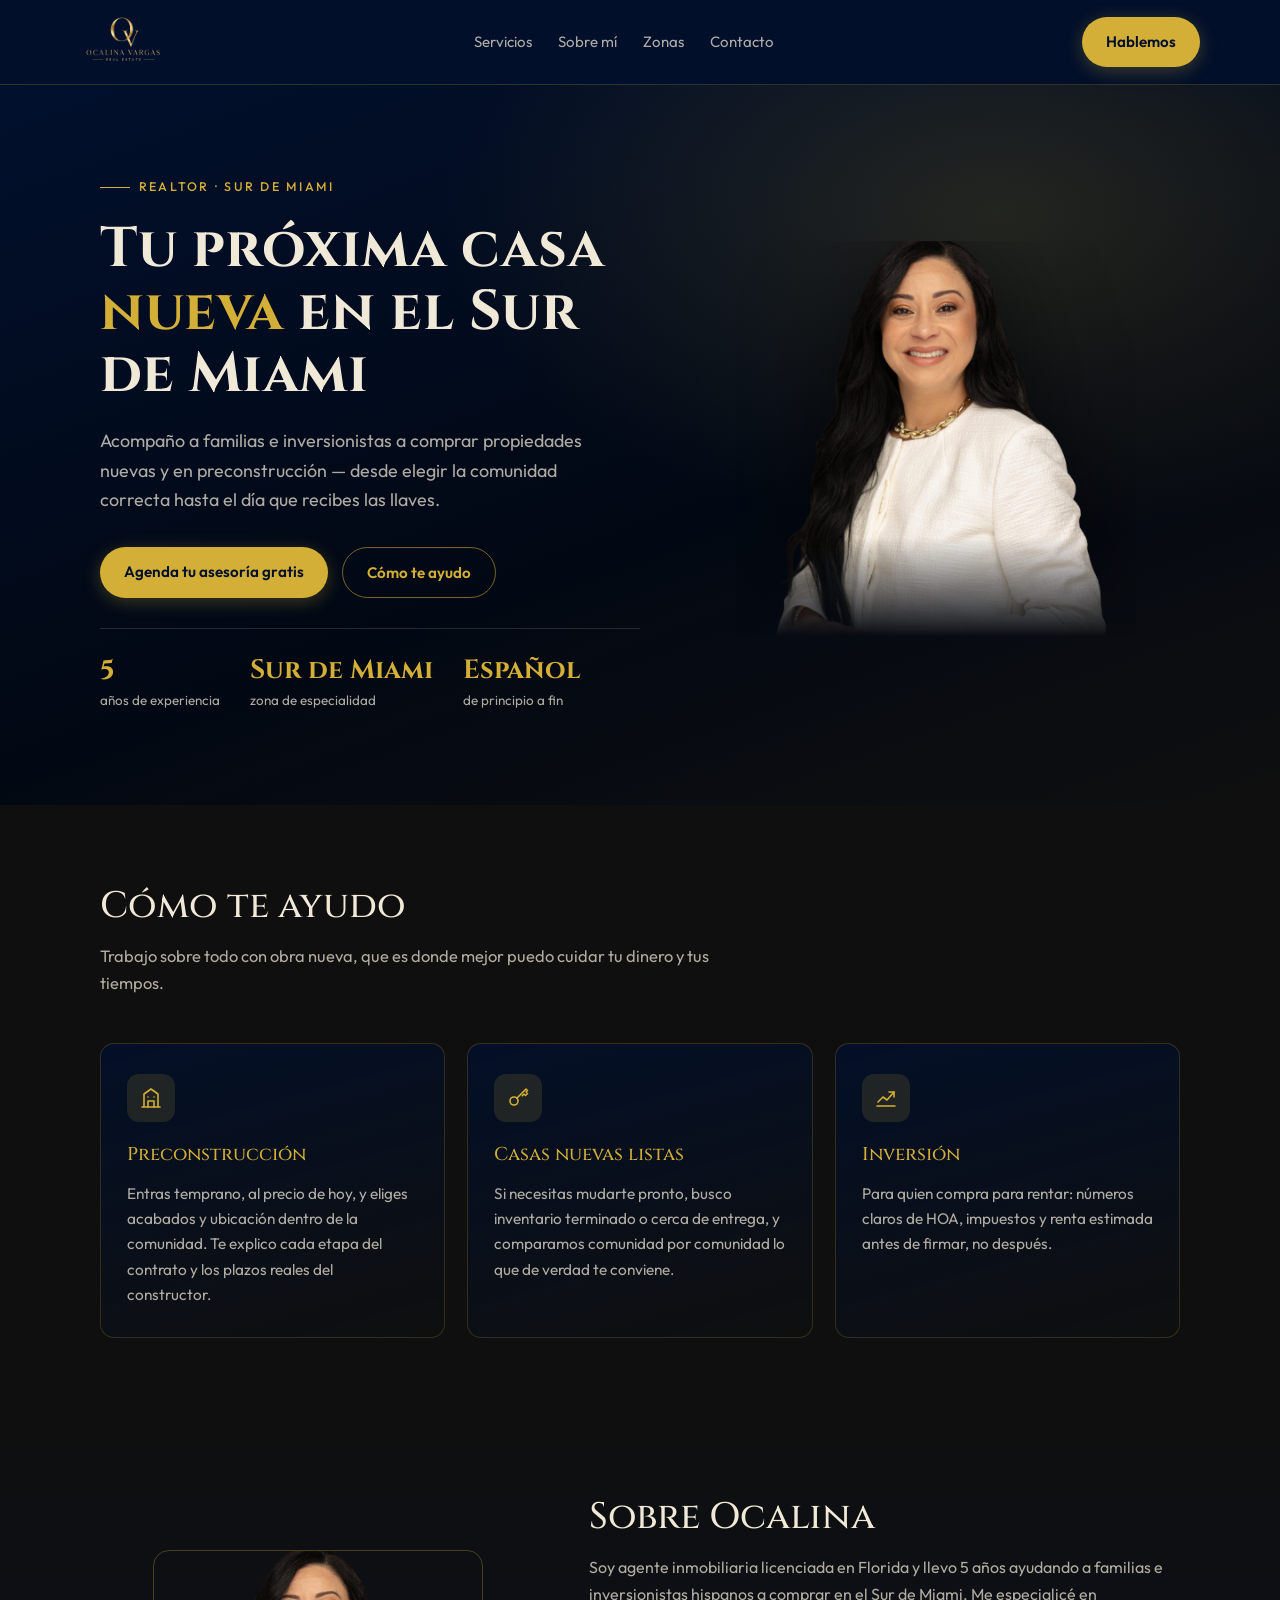
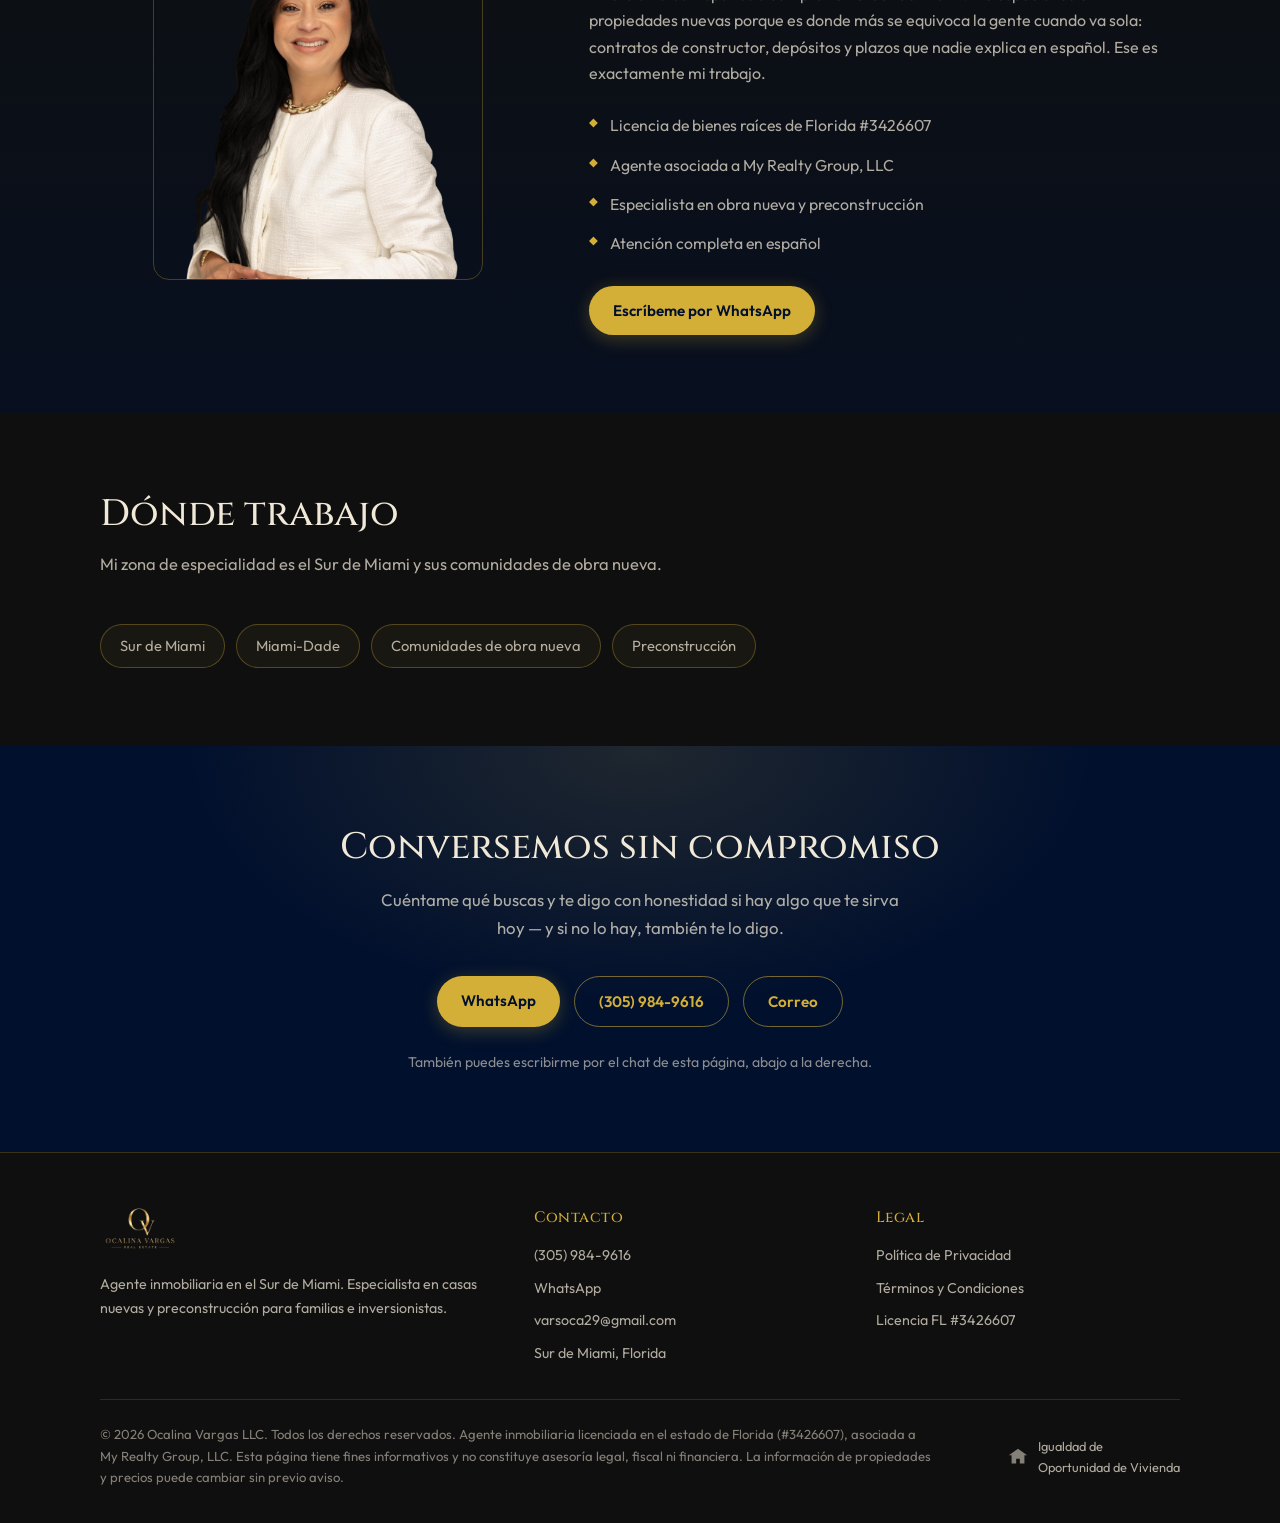
==== index.html @ a3ece7a1 "Sitio de Ocalina Vargas Realtor Pagina de una sola vista mas Politica de Privacidad y Terminos, con " ====
<!DOCTYPE html>
<html lang="es">
<head>
<meta charset="UTF-8">
<meta name="viewport" content="width=device-width, initial-scale=1.0">
<title>Ocalina Vargas | Realtor en el Sur de Miami</title>
<meta name="description" content="Ocalina Vargas, agente inmobiliaria con 5 anos de experiencia en el Sur de Miami. Especialista en casas nuevas y preconstruccion para familias e inversionistas.">
<link rel="icon" href="assets/logo.png">
<link rel="preconnect" href="https://fonts.googleapis.com">
<link rel="preconnect" href="https://fonts.gstatic.com" crossorigin>
<link href="https://fonts.googleapis.com/css2?family=Cinzel:wght@500;700&family=Outfit:wght@300;400;500;600&display=swap" rel="stylesheet">
<style>
:root{
  --marino:#01102D; --negro:#0F0F0F; --dorado:#D4AF37; --crema:#F1E9D8;
  --crema-dim:rgba(241,233,216,.72);
}
*{box-sizing:border-box;margin:0;padding:0}
html{scroll-behavior:smooth}
body{
  font-family:"Outfit",system-ui,sans-serif;
  background:var(--negro); color:var(--crema);
  line-height:1.65; -webkit-font-smoothing:antialiased;
}
.wrap{width:100%;max-width:1120px;margin:0 auto;padding:0 20px}

/* ---------- Header ---------- */
header{
  position:sticky; top:0; z-index:50;
  background:rgba(1,16,45,.92); backdrop-filter:blur(10px);
  border-bottom:1px solid rgba(212,175,55,.22);
}
.nav{display:flex;align-items:center;justify-content:space-between;gap:16px;padding:14px 0}
.nav img{height:56px;width:auto;display:block}
.nav-links{display:flex;gap:26px;align-items:center}
.nav-links a{
  color:var(--crema-dim);text-decoration:none;font-size:.94rem;font-weight:400;
  transition:color .2s
}
.nav-links a:hover{color:var(--dorado)}
.btn{
  display:inline-block;padding:12px 24px;border-radius:999px;
  font-weight:600;font-size:.95rem;text-decoration:none;
  transition:transform .2s,box-shadow .2s;
}
.btn-oro{background:var(--dorado);color:var(--marino);box-shadow:0 4px 18px rgba(212,175,55,.28)}
.btn-oro:hover{transform:translateY(-2px);box-shadow:0 8px 26px rgba(212,175,55,.42)}
.btn-linea{border:1px solid rgba(212,175,55,.55);color:var(--dorado)}
.btn-linea:hover{background:rgba(212,175,55,.1)}

/* ---------- Hero ---------- */
.hero{
  position:relative; overflow:hidden;
  background:
    radial-gradient(900px 520px at 78% 18%, rgba(212,175,55,.16), transparent 62%),
    linear-gradient(160deg, var(--marino) 0%, #020813 58%, var(--negro) 100%);
  padding:84px 0 92px;
}
.hero-grid{display:grid;grid-template-columns:1.05fr .95fr;gap:52px;align-items:center}
.eyebrow{
  display:inline-flex;align-items:center;gap:9px;
  font-size:.78rem;letter-spacing:.18em;text-transform:uppercase;
  color:var(--dorado);font-weight:500;margin-bottom:20px
}
.eyebrow::before{content:"";width:30px;height:1px;background:var(--dorado);display:block}
h1{
  font-family:"Cinzel",serif;font-weight:700;
  font-size:clamp(2.1rem,4.6vw,3.5rem);line-height:1.12;
  letter-spacing:.01em;margin-bottom:20px
}
h1 .oro{color:var(--dorado)}
.hero p.lead{font-size:1.12rem;color:var(--crema-dim);max-width:33rem;margin-bottom:32px}
.hero-cta{display:flex;flex-wrap:wrap;gap:14px;margin-bottom:30px}
.hero-facts{display:flex;flex-wrap:wrap;gap:30px;padding-top:26px;border-top:1px solid rgba(241,233,216,.14)}
.fact strong{
  display:block;font-family:"Cinzel",serif;font-size:1.65rem;color:var(--dorado);line-height:1.2
}
.fact span{font-size:.84rem;color:var(--crema-dim)}
.hero-foto{position:relative;display:flex;justify-content:center}
.hero-foto img{
  width:100%;max-width:400px;height:auto;display:block;
  filter:drop-shadow(0 26px 50px rgba(0,0,0,.65));
  -webkit-mask-image:linear-gradient(to bottom,#000 74%,transparent 99%);
  mask-image:linear-gradient(to bottom,#000 74%,transparent 99%)
}

/* ---------- Secciones ---------- */
section{padding:78px 0}
.sec-head{max-width:40rem;margin-bottom:46px}
h2{
  font-family:"Cinzel",serif;font-weight:500;
  font-size:clamp(1.6rem,3vw,2.3rem);margin-bottom:14px;line-height:1.25
}
.sec-head p{color:var(--crema-dim);font-size:1.03rem}
.cards{display:grid;grid-template-columns:repeat(3,1fr);gap:22px}
.card{
  background:linear-gradient(165deg,rgba(1,16,45,.82),rgba(15,15,15,.5));
  border:1px solid rgba(212,175,55,.2);border-radius:14px;padding:30px 26px;
  transition:border-color .25s,transform .25s
}
.card:hover{border-color:rgba(212,175,55,.5);transform:translateY(-4px)}
.card .ico{
  width:48px;height:48px;border-radius:12px;display:grid;place-items:center;
  background:rgba(212,175,55,.13);margin-bottom:18px
}
.card .ico svg{width:24px;height:24px;stroke:var(--dorado);fill:none;stroke-width:1.6;
  stroke-linecap:round;stroke-linejoin:round}
.card h3{font-family:"Cinzel",serif;font-weight:500;font-size:1.16rem;margin-bottom:10px;color:var(--dorado)}
.card p{color:var(--crema-dim);font-size:.96rem}

/* ---------- Sobre ---------- */
.sobre{background:linear-gradient(180deg,var(--negro),rgba(1,16,45,.55))}
.sobre-grid{display:grid;grid-template-columns:.85fr 1.15fr;gap:52px;align-items:center}
.sobre-foto{display:flex;justify-content:center}
.sobre-foto img{
  width:100%;max-width:330px;border-radius:16px;display:block;
  border:1px solid rgba(212,175,55,.3)
}
.sobre p.cuerpo{color:var(--crema-dim)}
.cred{list-style:none;margin-top:26px;display:grid;gap:13px}
.cred li{display:flex;gap:12px;align-items:flex-start;color:var(--crema-dim);font-size:.99rem}
.cred li::before{content:"\25C6";color:var(--dorado);font-size:.72rem;line-height:1.7;flex-shrink:0}

/* ---------- Zonas ---------- */
.zonas{display:flex;flex-wrap:wrap;gap:11px;margin-top:8px}
.chip{
  padding:9px 19px;border-radius:999px;font-size:.92rem;
  border:1px solid rgba(212,175,55,.32);color:var(--crema-dim);background:rgba(212,175,55,.05)
}

/* ---------- Contacto ---------- */
.contacto{
  background:
    radial-gradient(700px 400px at 50% 0%, rgba(212,175,55,.14), transparent 65%),
    var(--marino);
  text-align:center
}
.contacto h2{margin-bottom:16px}
.contacto p.lead{color:var(--crema-dim);max-width:34rem;margin:0 auto 34px;font-size:1.05rem}
.vias{display:flex;flex-wrap:wrap;gap:14px;justify-content:center}
.nota-chat{font-size:.88rem;color:var(--crema-dim);opacity:.8;margin-top:24px}

/* ---------- Footer ---------- */
footer{background:var(--negro);border-top:1px solid rgba(212,175,55,.22);padding:52px 0 34px;font-size:.9rem}
.f-grid{display:grid;grid-template-columns:1.3fr 1fr 1fr;gap:38px;margin-bottom:34px}
footer img.f-logo{height:52px;width:auto;margin-bottom:16px;display:block}
footer p,footer li{color:var(--crema-dim);font-size:.89rem}
footer h4{
  font-family:"Cinzel",serif;font-weight:500;font-size:.95rem;color:var(--dorado);
  margin-bottom:14px;letter-spacing:.03em
}
footer ul{list-style:none;display:grid;gap:9px}
footer a{color:var(--crema-dim);text-decoration:none;transition:color .2s}
footer a:hover{color:var(--dorado);text-decoration:underline}
.legal{
  border-top:1px solid rgba(241,233,216,.12);padding-top:24px;
  display:flex;flex-wrap:wrap;gap:16px;justify-content:space-between;align-items:center
}
.legal p{font-size:.82rem;opacity:.72;max-width:52rem}
.eho{display:flex;align-items:center;gap:9px;font-size:.8rem;opacity:.72;flex-shrink:0}
.eho svg{width:22px;height:22px;fill:var(--crema-dim);flex-shrink:0}

@media(max-width:900px){
  .hero-grid,.sobre-grid{grid-template-columns:1fr;gap:40px}
  .hero-foto{order:-1}
  .hero-foto img{max-width:290px}
  .cards{grid-template-columns:1fr}
  .f-grid{grid-template-columns:1fr;gap:28px}
  .nav-links{display:none}
  .hero{padding:56px 0 64px}
  section{padding:58px 0}
}
</style>
</head>
<body>

<header>
  <div class="wrap nav">
    <a href="#inicio"><img src="assets/logo.png" alt="Ocalina Vargas, Realtor"></a>
    <nav class="nav-links">
      <a href="#servicios">Servicios</a>
      <a href="#sobre">Sobre mí</a>
      <a href="#zonas">Zonas</a>
      <a href="#contacto">Contacto</a>
    </nav>
    <a class="btn btn-oro" href="https://wa.me/13059849616">Hablemos</a>
  </div>
</header>

<!-- ============ HERO ============ -->
<section class="hero" id="inicio">
  <div class="wrap hero-grid">
    <div>
      <div class="eyebrow">Realtor · Sur de Miami</div>
      <h1>Tu próxima casa <span class="oro">nueva</span> en el Sur de Miami</h1>
      <p class="lead">
        Acompaño a familias e inversionistas a comprar propiedades nuevas y en
        preconstrucción — desde elegir la comunidad correcta hasta el día que
        recibes las llaves.
      </p>
      <div class="hero-cta">
        <a class="btn btn-oro" href="https://wa.me/13059849616">Agenda tu asesoría gratis</a>
        <a class="btn btn-linea" href="#servicios">Cómo te ayudo</a>
      </div>
      <div class="hero-facts">
        <div class="fact"><strong>5</strong><span>años de experiencia</span></div>
        <div class="fact"><strong>Sur de Miami</strong><span>zona de especialidad</span></div>
        <div class="fact"><strong>Español</strong><span>de principio a fin</span></div>
      </div>
    </div>
    <div class="hero-foto">
      <img src="assets/ocalina.png" alt="Ocalina Vargas, agente inmobiliaria en el Sur de Miami">
    </div>
  </div>
</section>

<!-- ============ SERVICIOS ============ -->
<section id="servicios">
  <div class="wrap">
    <div class="sec-head">
      <h2>Cómo te ayudo</h2>
      <p>Trabajo sobre todo con obra nueva, que es donde mejor puedo cuidar tu dinero y tus tiempos.</p>
    </div>
    <div class="cards">
      <div class="card">
        <div class="ico"><svg viewBox="0 0 24 24" aria-hidden="true"><path d="M3 21h18M5 21V8l7-5 7 5v13"/><path d="M9 21v-6h6v6"/><path d="M9 11h.01M15 11h.01"/></svg></div>
        <h3>Preconstrucción</h3>
        <p>Entras temprano, al precio de hoy, y eliges acabados y ubicación dentro de la comunidad. Te explico cada etapa del contrato y los plazos reales del constructor.</p>
      </div>
      <div class="card">
        <div class="ico"><svg viewBox="0 0 24 24" aria-hidden="true"><circle cx="8" cy="15" r="4"/><path d="M10.8 12.2 20 3l1.5 1.5-1.5 1.5 1.5 1.5-2 2-1.5-1.5-1.8 1.8"/></svg></div>
        <h3>Casas nuevas listas</h3>
        <p>Si necesitas mudarte pronto, busco inventario terminado o cerca de entrega, y comparamos comunidad por comunidad lo que de verdad te conviene.</p>
      </div>
      <div class="card">
        <div class="ico"><svg viewBox="0 0 24 24" aria-hidden="true"><path d="M3 20h18"/><path d="M4 16l5-5 4 3 7-8"/><path d="M15 6h5v5"/></svg></div>
        <h3>Inversión</h3>
        <p>Para quien compra para rentar: números claros de HOA, impuestos y renta estimada antes de firmar, no después.</p>
      </div>
    </div>
  </div>
</section>

<!-- ============ SOBRE ============ -->
<section class="sobre" id="sobre">
  <div class="wrap sobre-grid">
    <div class="sobre-foto">
      <img src="assets/ocalina.png" alt="Ocalina Vargas">
    </div>
    <div>
      <h2>Sobre Ocalina</h2>
      <p class="cuerpo">
        Soy agente inmobiliaria licenciada en Florida y llevo 5 años ayudando a
        familias e inversionistas hispanos a comprar en el Sur de Miami. Me
        especialicé en propiedades nuevas porque es donde más se equivoca la
        gente cuando va sola: contratos de constructor, depósitos y plazos que
        nadie explica en español. Ese es exactamente mi trabajo.
      </p>
      <ul class="cred">
        <li>Licencia de bienes raíces de Florida #3426607</li>
        <li>Agente asociada a My Realty Group, LLC</li>
        <li>Especialista en obra nueva y preconstrucción</li>
        <li>Atención completa en español</li>
      </ul>
      <div style="margin-top:30px">
        <a class="btn btn-oro" href="https://wa.me/13059849616">Escríbeme por WhatsApp</a>
      </div>
    </div>
  </div>
</section>

<!-- ============ ZONAS ============ -->
<section id="zonas">
  <div class="wrap">
    <div class="sec-head">
      <h2>Dónde trabajo</h2>
      <p>Mi zona de especialidad es el Sur de Miami y sus comunidades de obra nueva.</p>
    </div>
    <div class="zonas">
      <span class="chip">Sur de Miami</span>
      <span class="chip">Miami-Dade</span>
      <span class="chip">Comunidades de obra nueva</span>
      <span class="chip">Preconstrucción</span>
    </div>
  </div>
</section>

<!-- ============ CONTACTO ============ -->
<section class="contacto" id="contacto">
  <div class="wrap">
    <h2>Conversemos sin compromiso</h2>
    <p class="lead">
      Cuéntame qué buscas y te digo con honestidad si hay algo que te sirva hoy
      — y si no lo hay, también te lo digo.
    </p>
    <div class="vias">
      <a class="btn btn-oro" href="https://wa.me/13059849616">WhatsApp</a>
      <a class="btn btn-linea" href="tel:+13059849616">(305) 984-9616</a>
      <a class="btn btn-linea" href="mailto:varsoca29@gmail.com">Correo</a>
    </div>
    <p class="nota-chat">
      También puedes escribirme por el chat de esta página, abajo a la derecha.
    </p>
  </div>
</section>

<!-- ============ FOOTER ============ -->
<footer>
  <div class="wrap">
    <div class="f-grid">
      <div>
        <img class="f-logo" src="assets/logo.png" alt="Ocalina Vargas, Realtor">
        <p>
          Agente inmobiliaria en el Sur de Miami. Especialista en casas nuevas y
          preconstrucción para familias e inversionistas.
        </p>
      </div>
      <div>
        <h4>Contacto</h4>
        <ul>
          <li><a href="tel:+13059849616">(305) 984-9616</a></li>
          <li><a href="https://wa.me/13059849616">WhatsApp</a></li>
          <li><a href="mailto:varsoca29@gmail.com">varsoca29@gmail.com</a></li>
          <li>Sur de Miami, Florida</li>
        </ul>
      </div>
      <div>
        <h4>Legal</h4>
        <ul>
          <li><a href="privacy.html">Política de Privacidad</a></li>
          <li><a href="terms.html">Términos y Condiciones</a></li>
          <li>Licencia FL #3426607</li>
        </ul>
      </div>
    </div>
    <div class="legal">
      <p>
        &copy; <span id="anio">2026</span> Ocalina Vargas LLC. Todos los derechos reservados.
        Agente inmobiliaria licenciada en el estado de Florida (#3426607), asociada a
        My Realty Group, LLC. Esta página tiene fines informativos y no constituye
        asesoría legal, fiscal ni financiera. La información de propiedades y precios
        puede cambiar sin previo aviso.
      </p>
      <div class="eho">
        <svg viewBox="0 0 24 24" aria-hidden="true"><path d="M12 3 2 10h3v9h5v-5h4v5h5v-9h3L12 3z"/></svg>
        <span>Igualdad de<br>Oportunidad de Vivienda</span>
      </div>
    </div>
  </div>
</footer>

<script>document.getElementById("anio").textContent=new Date().getFullYear();</script>

<!-- ====================================================================
     AQUÍ VA EL CHAT WIDGET DE GO HIGH LEVEL
     --------------------------------------------------------------------
     En GHL, paso 2 "Copie e instale el código del widget": dale a
     "Por código", copia TODO el código que te muestra y pégalo justo
     debajo de esta línea. No borres nada de lo de arriba.

     IMPORTANTE: el widget tiene que ser el UNICO formulario de esta
     página que pida teléfono. Por eso el sitio no lleva formulario de
     contacto propio — si se agrega uno después, el registro A2P se cae.
     ==================================================================== -->

</body>
</html>
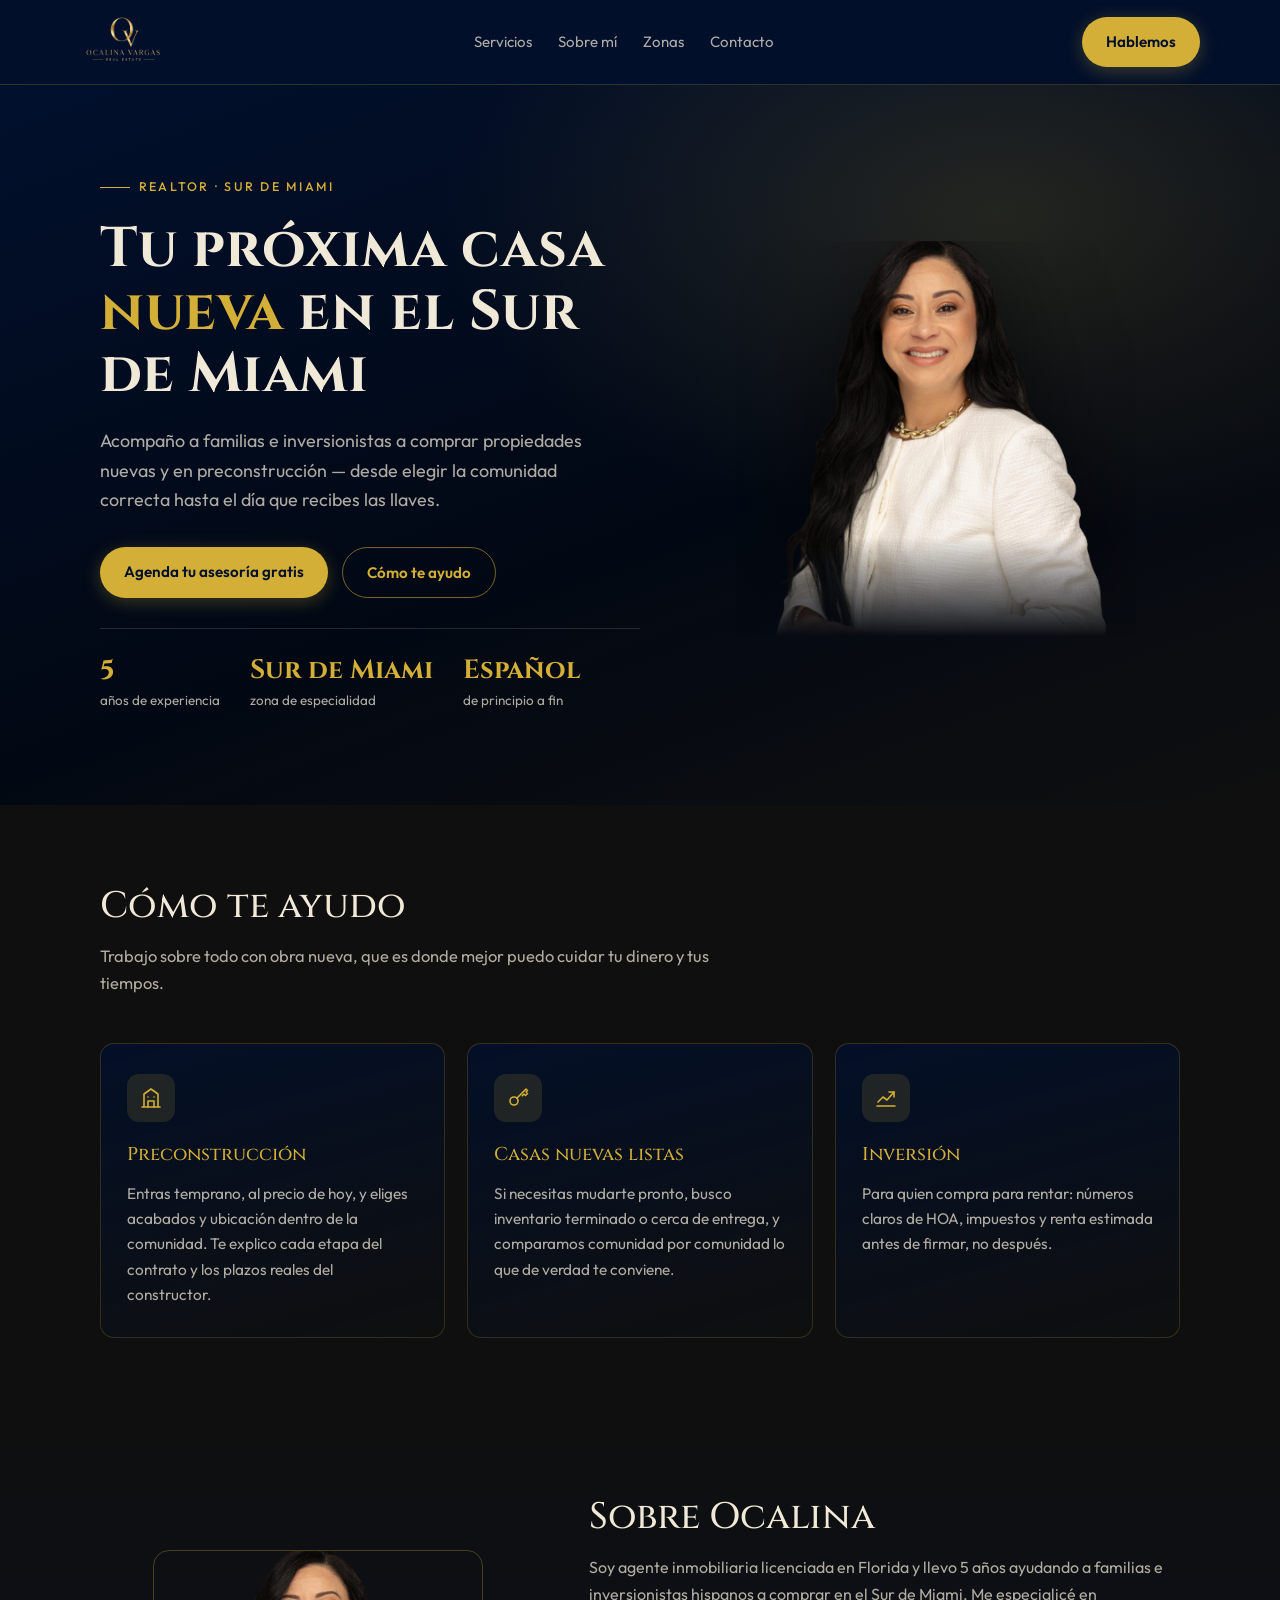
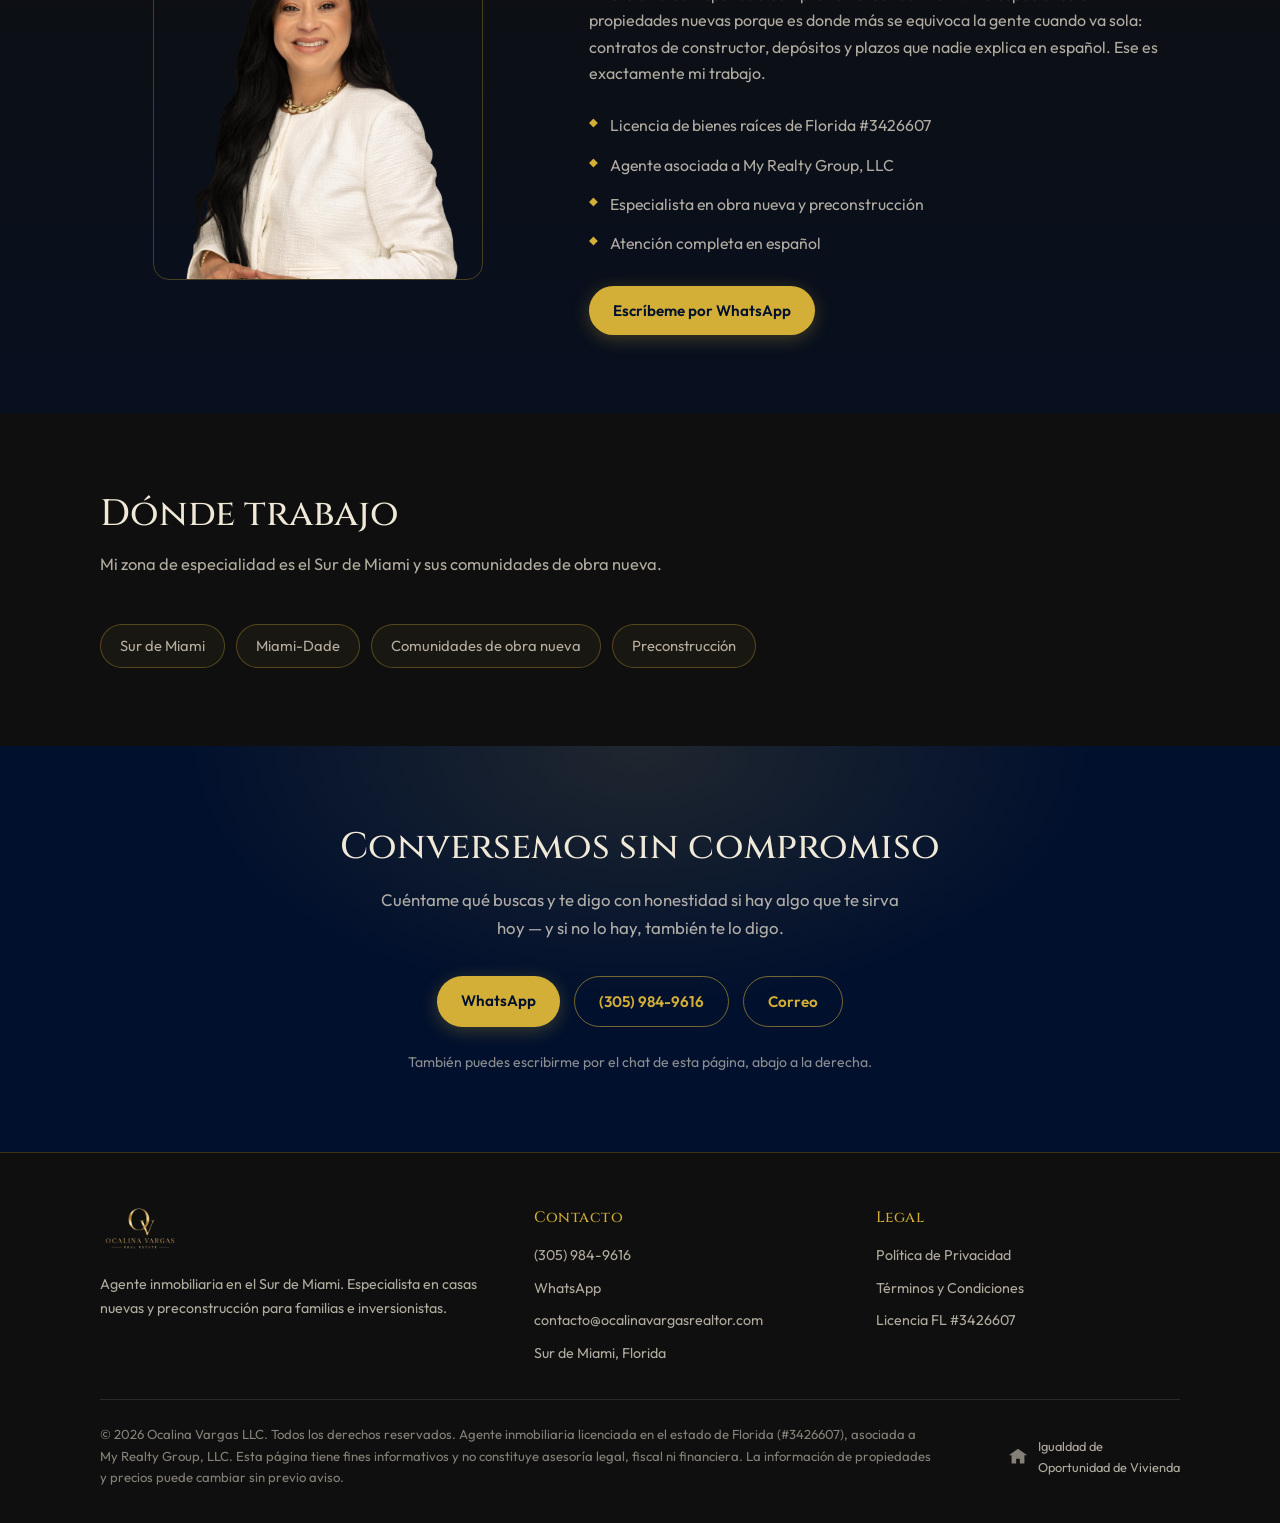
==== commit a8b7c210: "Usar el correo del dominio en vez del Gmail personal contacto@ocalinavargasrealtor.com en lugar de v" ====
--- a/index.html
+++ b/index.html
@@ -5,6 +5,18 @@
 <meta name="viewport" content="width=device-width, initial-scale=1.0">
 <title>Ocalina Vargas | Realtor en el Sur de Miami</title>
 <meta name="description" content="Ocalina Vargas, agente inmobiliaria con 5 anos de experiencia en el Sur de Miami. Especialista en casas nuevas y preconstruccion para familias e inversionistas.">
+<meta property="og:type" content="website">
+<meta property="og:site_name" content="Ocalina Vargas Realtor">
+<meta property="og:locale" content="es_ES">
+<meta property="og:url" content="https://ocalinavargasrealtor.com/">
+<meta property="og:title" content="Ocalina Vargas | Realtor en el Sur de Miami">
+<meta property="og:description" content="Casas nuevas y preconstruccion en el Sur de Miami para familias e inversionistas. Agente licenciada en Florida, 5 anos de experiencia.">
+<meta property="og:image" content="https://ocalinavargasrealtor.com/assets/og.png">
+<meta property="og:image:width" content="1200">
+<meta property="og:image:height" content="630">
+<meta property="og:image:alt" content="Ocalina Vargas, agente inmobiliaria en el Sur de Miami">
+<meta name="twitter:card" content="summary_large_image">
+<link rel="canonical" href="https://ocalinavargasrealtor.com/">
 <link rel="icon" href="assets/logo.png">
 <link rel="preconnect" href="https://fonts.googleapis.com">
 <link rel="preconnect" href="https://fonts.gstatic.com" crossorigin>
@@ -295,7 +307,7 @@
     <div class="vias">
       <a class="btn btn-oro" href="https://wa.me/13059849616">WhatsApp</a>
       <a class="btn btn-linea" href="tel:+13059849616">(305) 984-9616</a>
-      <a class="btn btn-linea" href="mailto:varsoca29@gmail.com">Correo</a>
+      <a class="btn btn-linea" href="mailto:contacto@ocalinavargasrealtor.com">Correo</a>
     </div>
     <p class="nota-chat">
       También puedes escribirme por el chat de esta página, abajo a la derecha.
@@ -319,7 +331,7 @@
         <ul>
           <li><a href="tel:+13059849616">(305) 984-9616</a></li>
           <li><a href="https://wa.me/13059849616">WhatsApp</a></li>
-          <li><a href="mailto:varsoca29@gmail.com">varsoca29@gmail.com</a></li>
+          <li><a href="mailto:contacto@ocalinavargasrealtor.com">contacto@ocalinavargasrealtor.com</a></li>
           <li>Sur de Miami, Florida</li>
         </ul>
       </div>
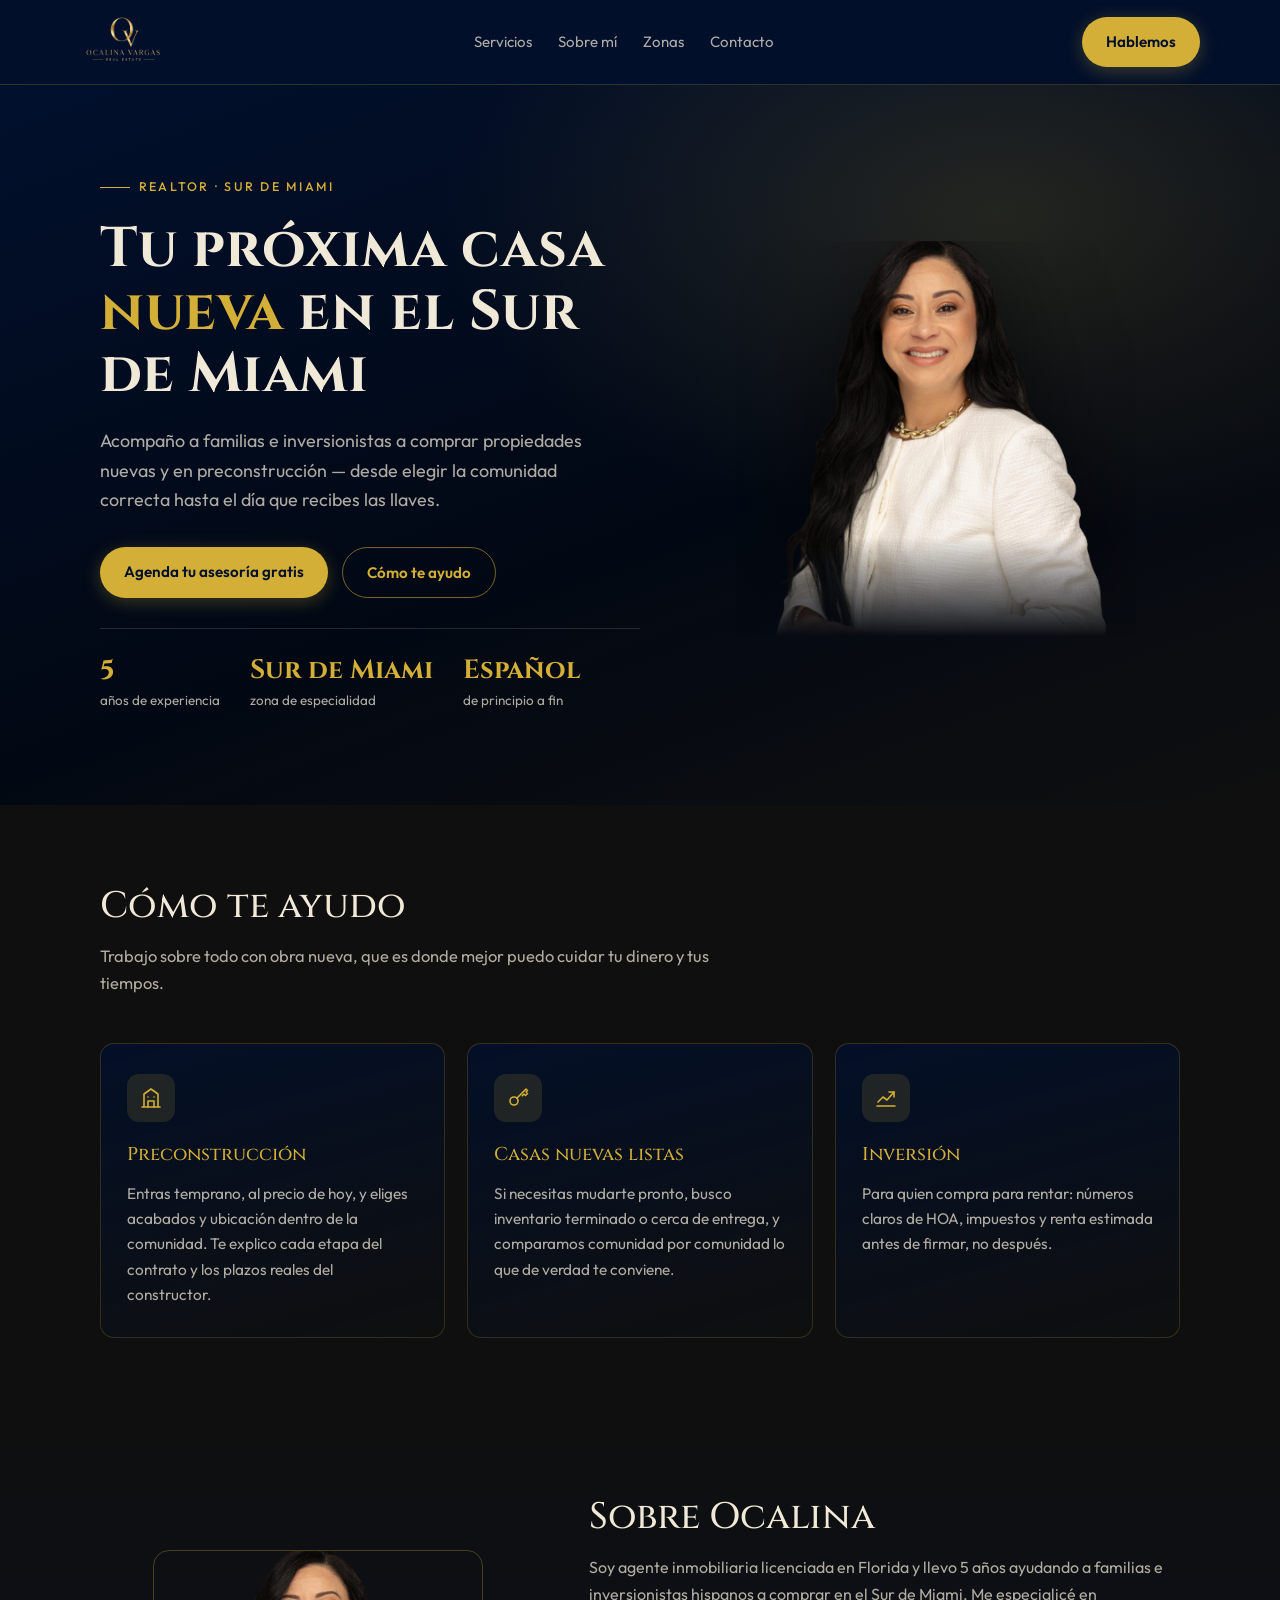
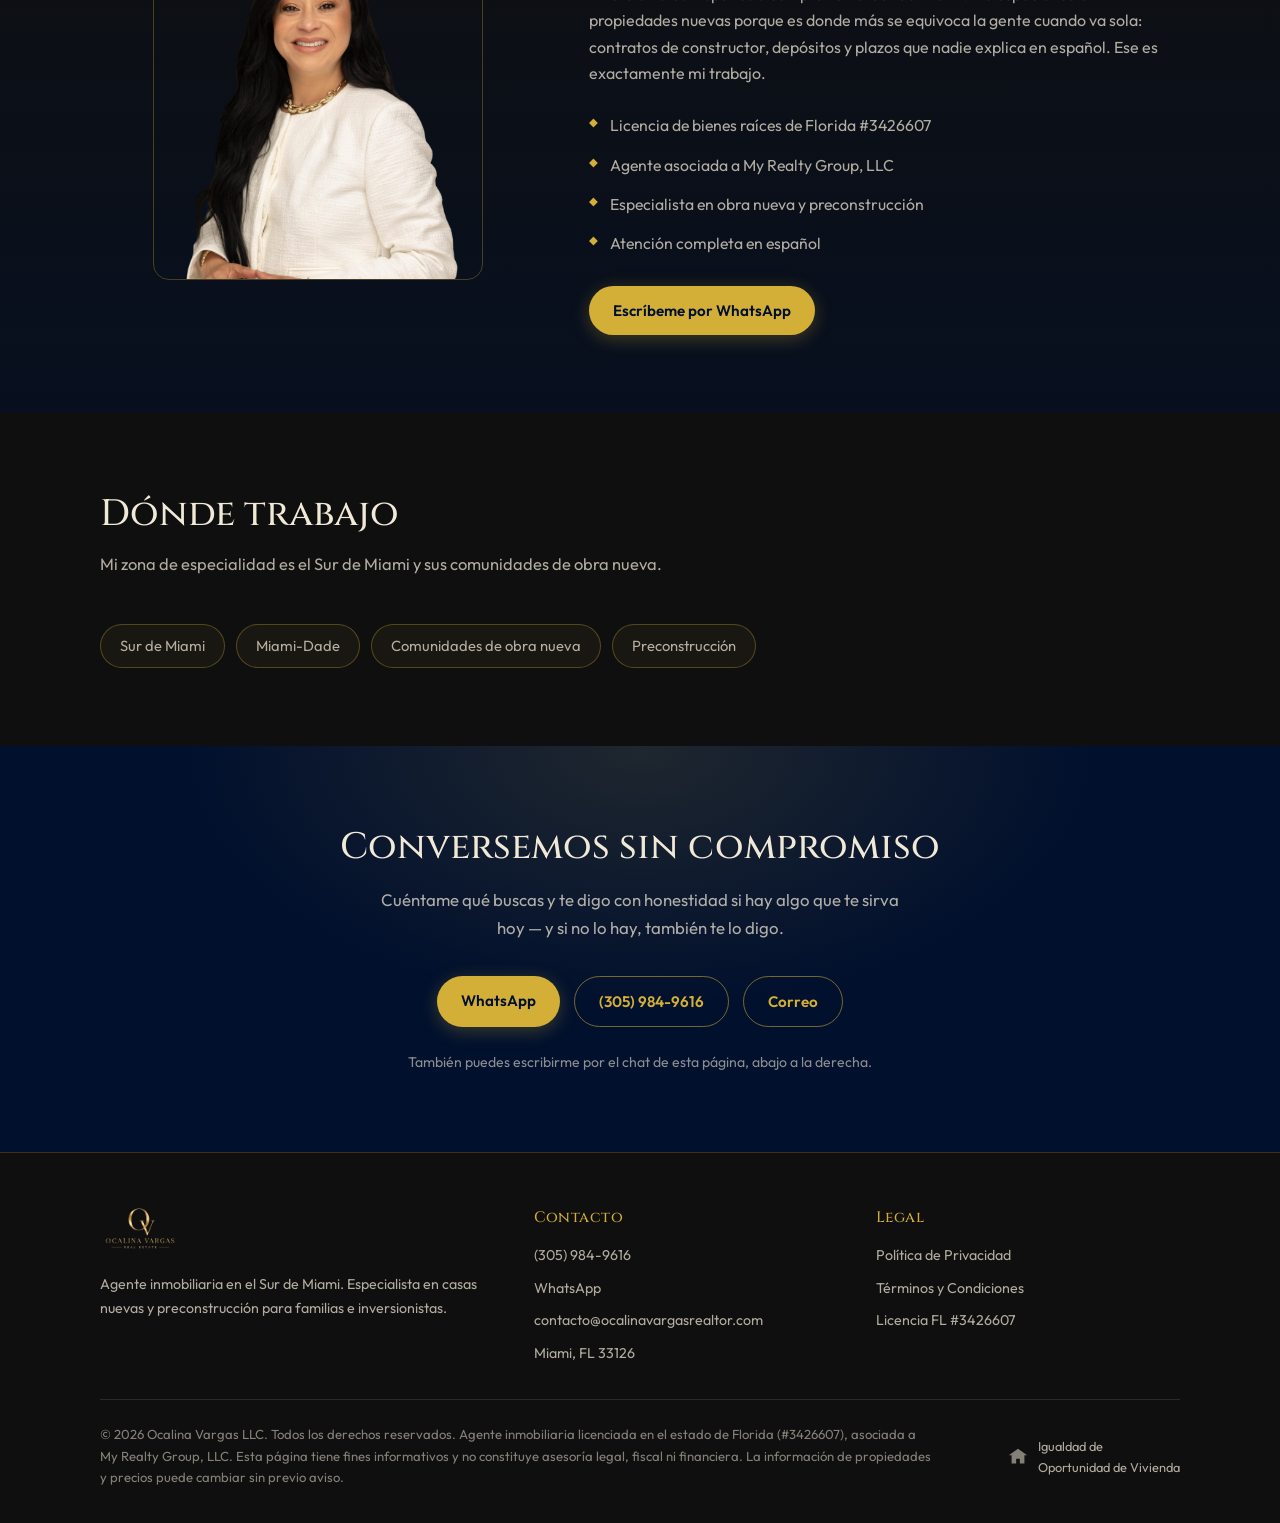
==== commit 49414d85: "Poner ciudad y codigo postal en vez de la direccion de casa El Brand del A2P tiene 4719 NW 7 ST APT " ====
--- a/index.html
+++ b/index.html
@@ -332,7 +332,7 @@
           <li><a href="tel:+13059849616">(305) 984-9616</a></li>
           <li><a href="https://wa.me/13059849616">WhatsApp</a></li>
           <li><a href="mailto:contacto@ocalinavargasrealtor.com">contacto@ocalinavargasrealtor.com</a></li>
-          <li>Sur de Miami, Florida</li>
+          <li>Miami, FL 33126</li>
         </ul>
       </div>
       <div>
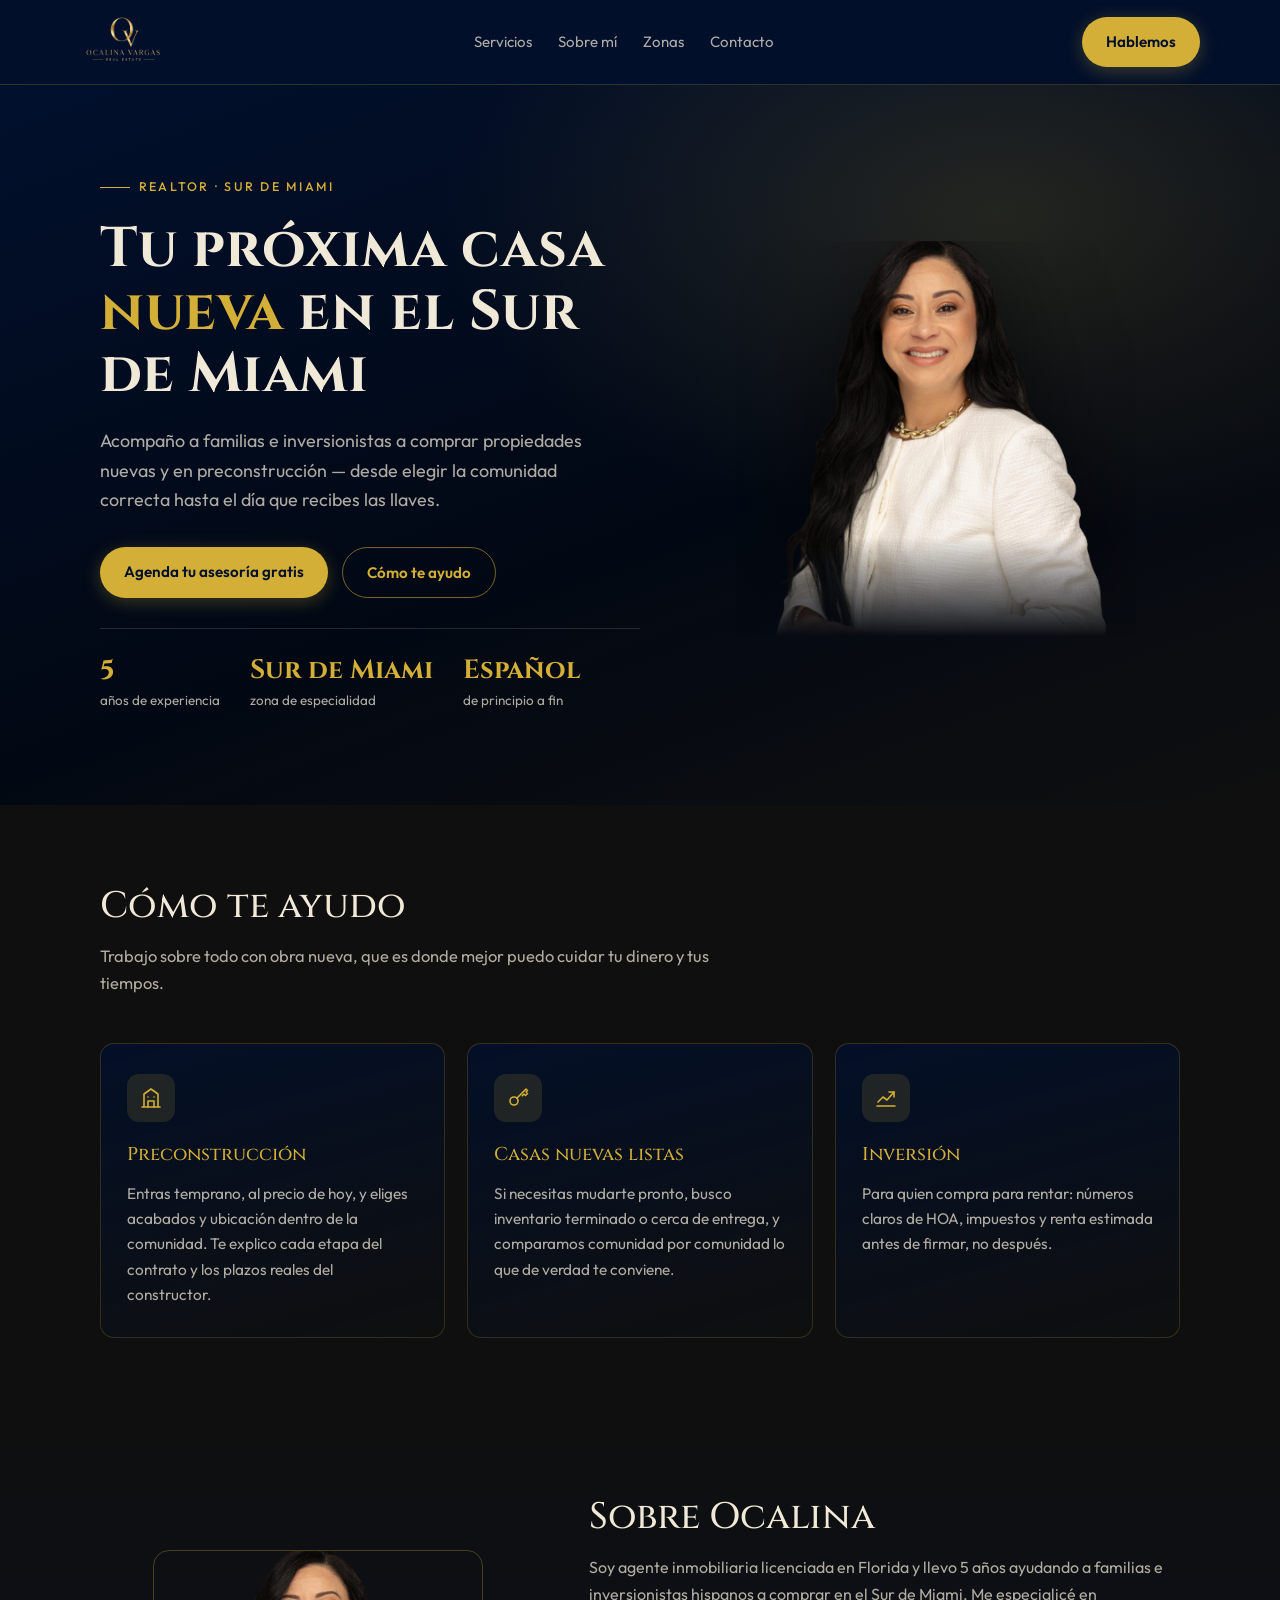
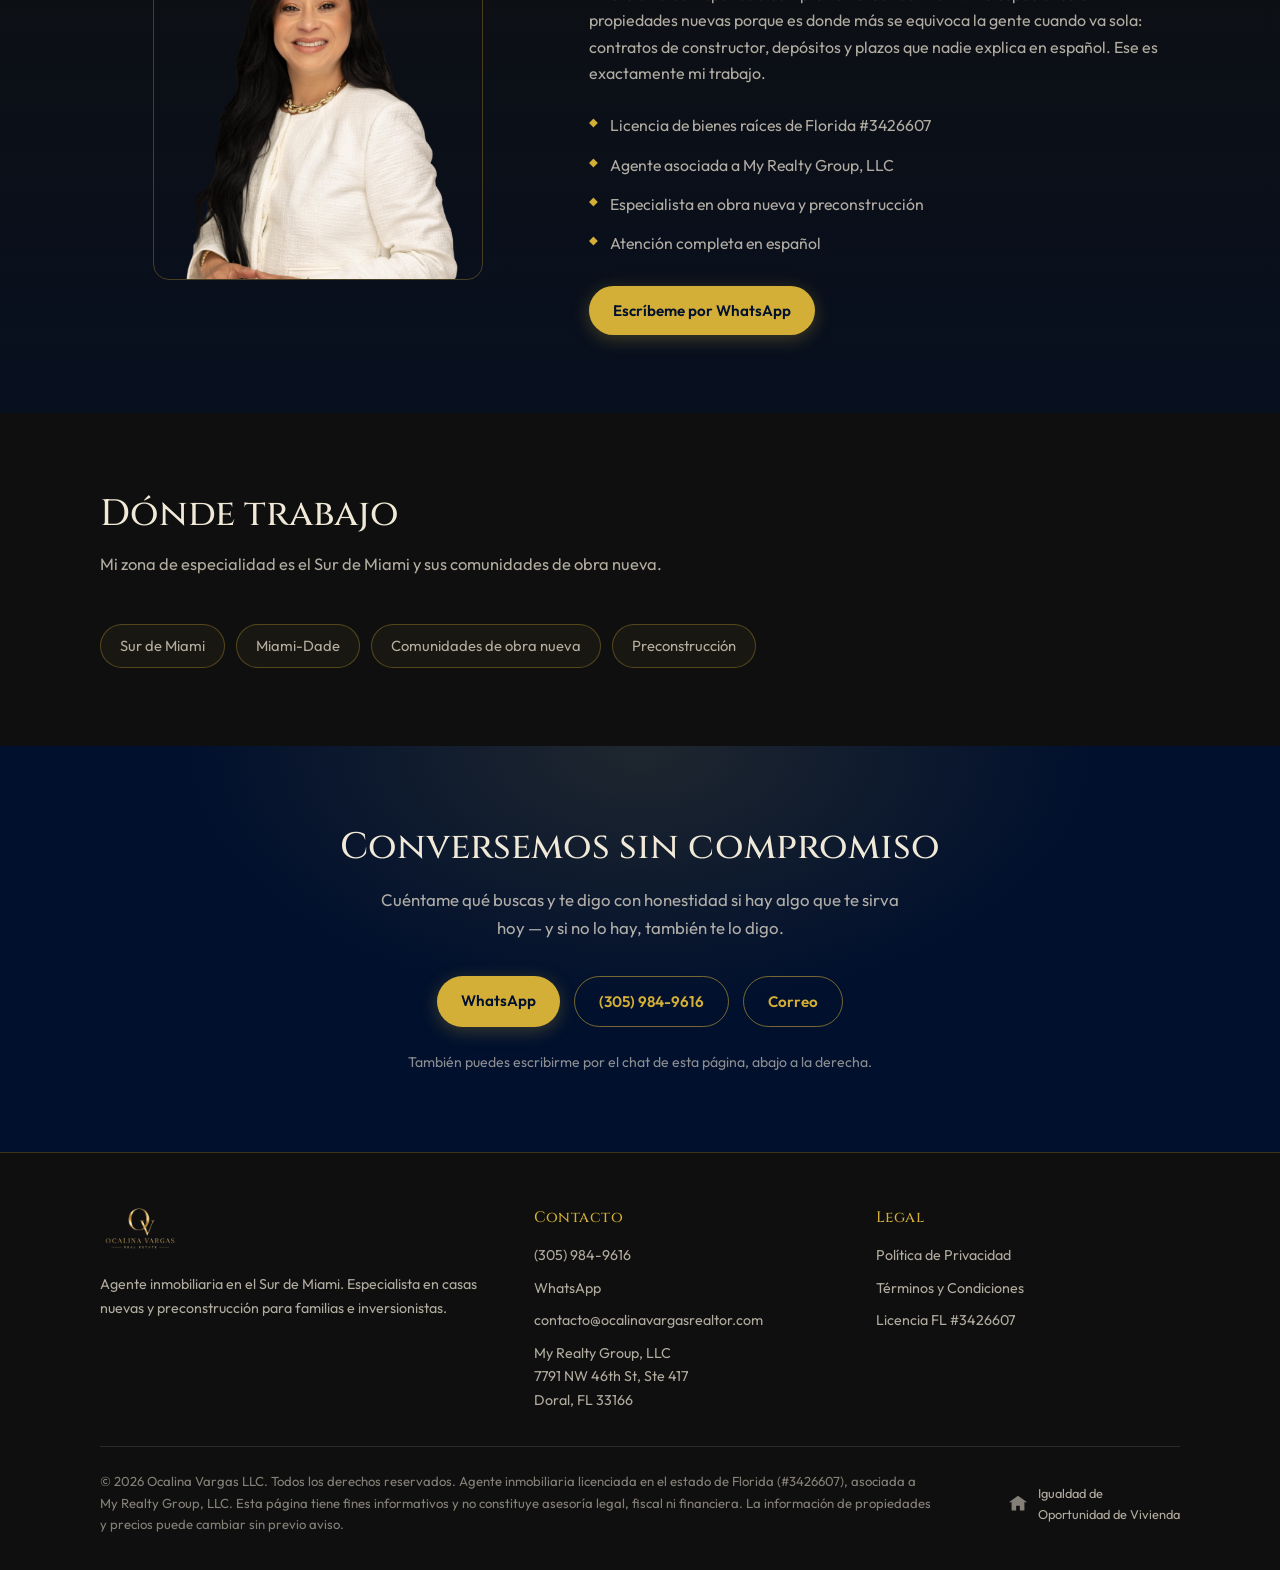
==== commit 80f0cdeb: "Usar la direccion de la oficina del brokerage My Realty Group, LLC - 7791 NW 46th St, Ste 417, Doral" ====
--- a/index.html
+++ b/index.html
@@ -332,7 +332,7 @@
           <li><a href="tel:+13059849616">(305) 984-9616</a></li>
           <li><a href="https://wa.me/13059849616">WhatsApp</a></li>
           <li><a href="mailto:contacto@ocalinavargasrealtor.com">contacto@ocalinavargasrealtor.com</a></li>
-          <li>Miami, FL 33126</li>
+          <li>My Realty Group, LLC<br>7791 NW 46th St, Ste 417<br>Doral, FL 33166</li>
         </ul>
       </div>
       <div>
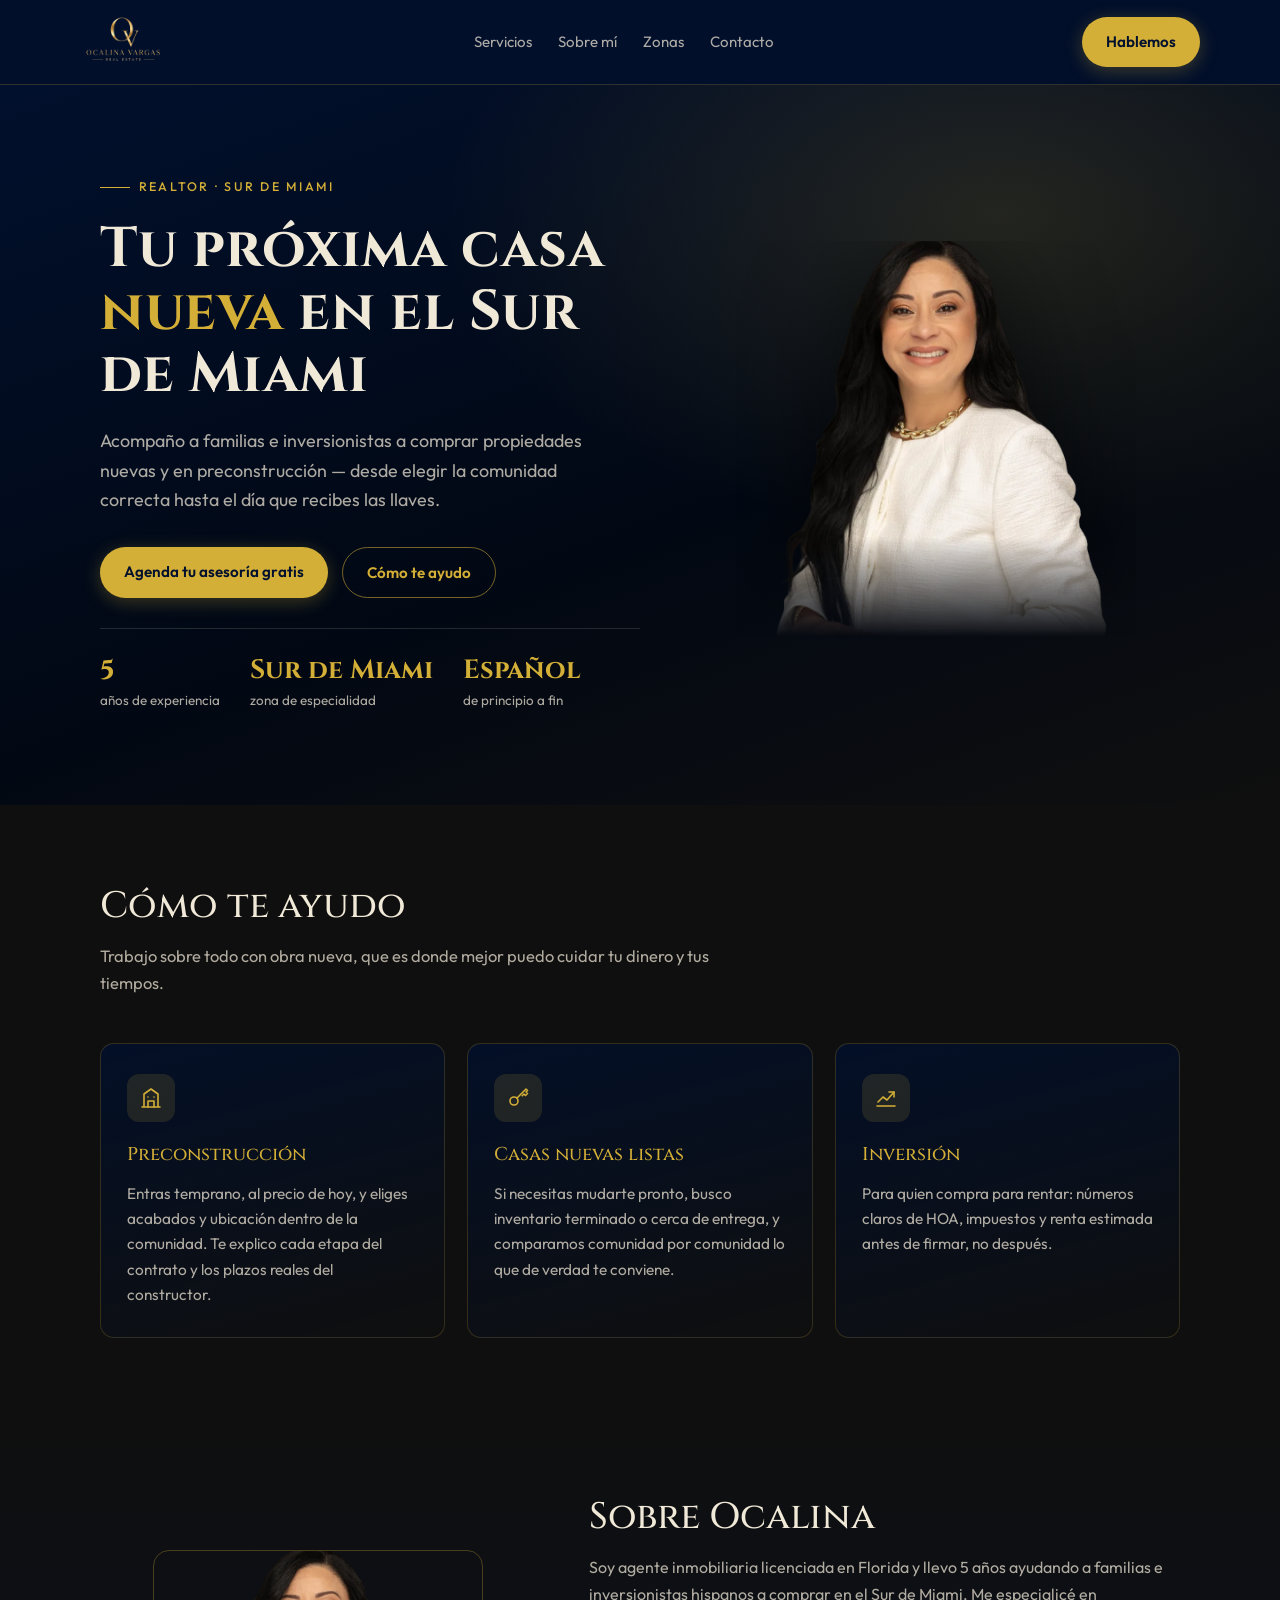
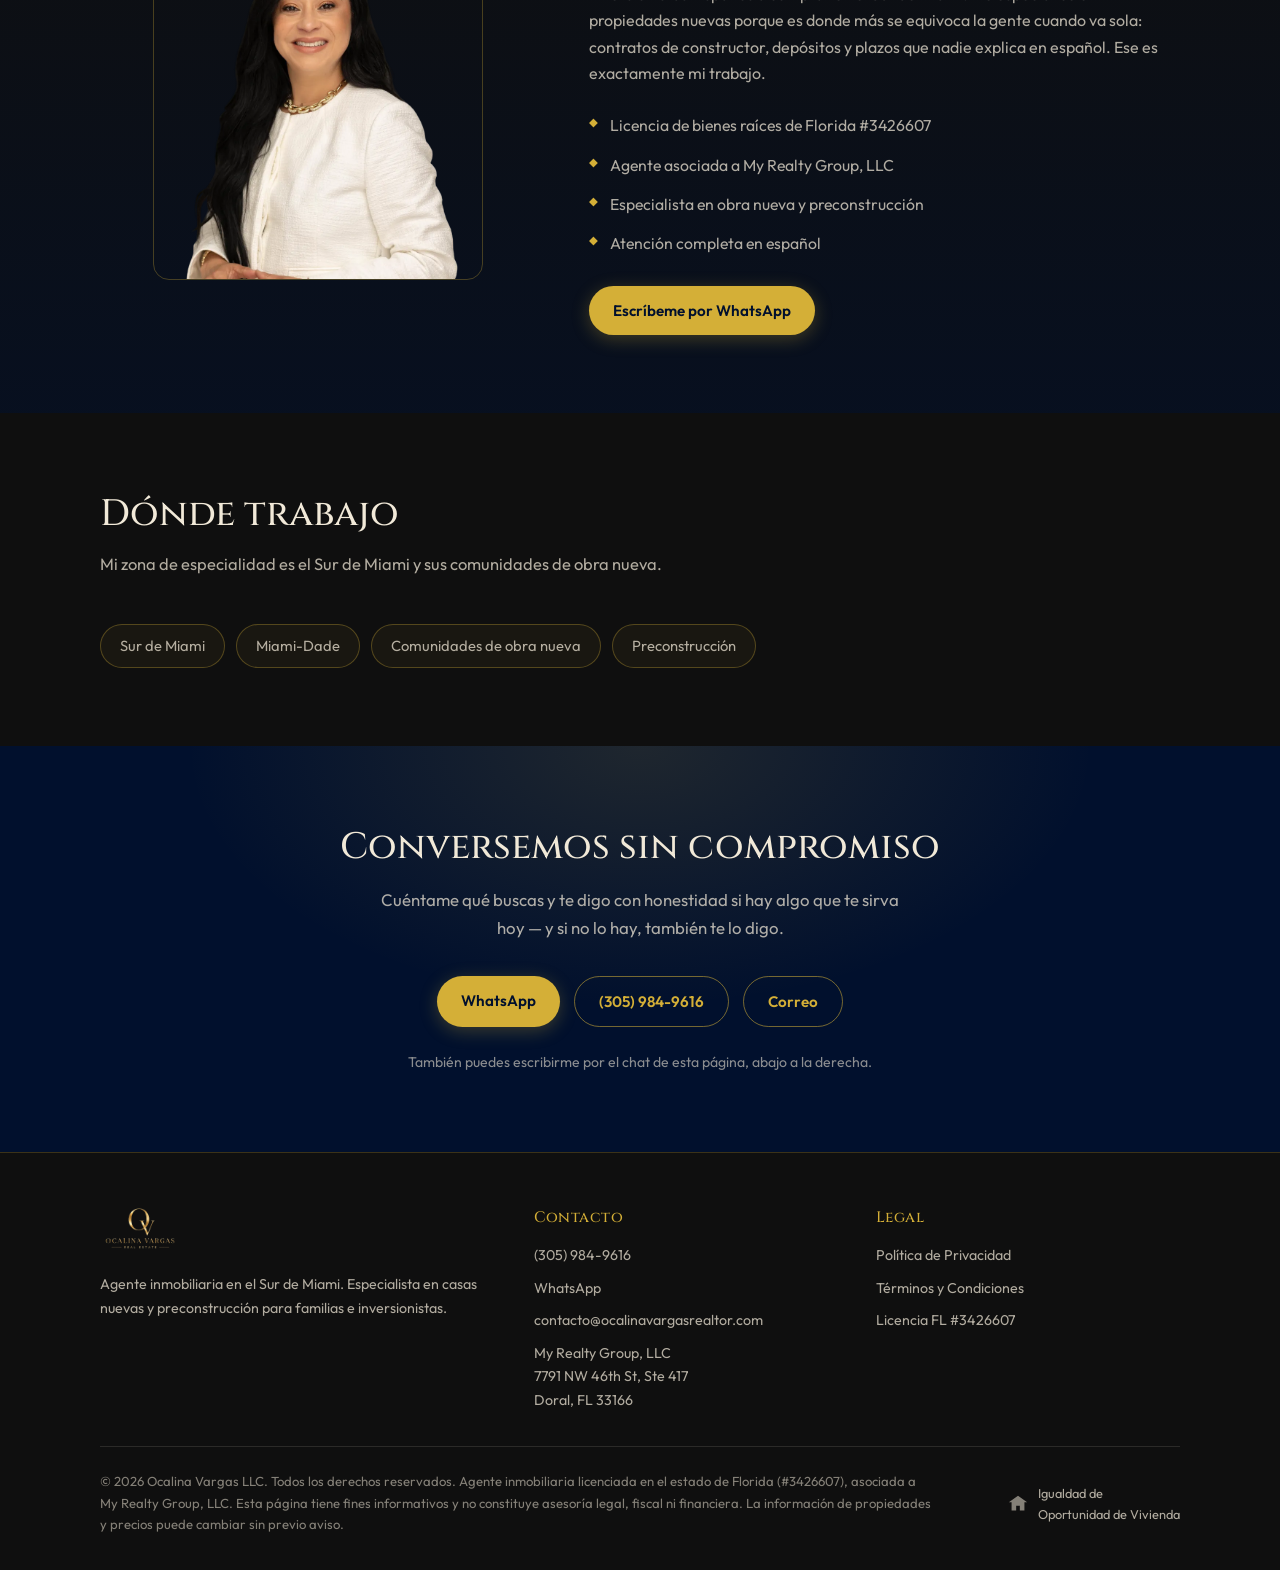
==== commit 4f5bd900: "Aligerar imagenes y agregar robots, sitemap y favicon cuadrado La foto pasa de 711 KB a 54 KB (webp)" ====
--- a/index.html
+++ b/index.html
@@ -11,13 +11,13 @@
 <meta property="og:url" content="https://ocalinavargasrealtor.com/">
 <meta property="og:title" content="Ocalina Vargas | Realtor en el Sur de Miami">
 <meta property="og:description" content="Casas nuevas y preconstruccion en el Sur de Miami para familias e inversionistas. Agente licenciada en Florida, 5 anos de experiencia.">
-<meta property="og:image" content="https://ocalinavargasrealtor.com/assets/og.png">
+<meta property="og:image" content="https://ocalinavargasrealtor.com/assets/og.jpg">
 <meta property="og:image:width" content="1200">
 <meta property="og:image:height" content="630">
 <meta property="og:image:alt" content="Ocalina Vargas, agente inmobiliaria en el Sur de Miami">
 <meta name="twitter:card" content="summary_large_image">
 <link rel="canonical" href="https://ocalinavargasrealtor.com/">
-<link rel="icon" href="assets/logo.png">
+<link rel="icon" type="image/png" sizes="512x512" href="assets/favicon.png">
 <link rel="preconnect" href="https://fonts.googleapis.com">
 <link rel="preconnect" href="https://fonts.gstatic.com" crossorigin>
 <link href="https://fonts.googleapis.com/css2?family=Cinzel:wght@500;700&family=Outfit:wght@300;400;500;600&display=swap" rel="stylesheet">
@@ -220,7 +220,7 @@
       </div>
     </div>
     <div class="hero-foto">
-      <img src="assets/ocalina.png" alt="Ocalina Vargas, agente inmobiliaria en el Sur de Miami">
+      <img src="assets/ocalina.webp" alt="Ocalina Vargas, agente inmobiliaria en el Sur de Miami">
     </div>
   </div>
 </section>
@@ -256,7 +256,7 @@
 <section class="sobre" id="sobre">
   <div class="wrap sobre-grid">
     <div class="sobre-foto">
-      <img src="assets/ocalina.png" alt="Ocalina Vargas">
+      <img src="assets/ocalina.webp" alt="Ocalina Vargas">
     </div>
     <div>
       <h2>Sobre Ocalina</h2>
@@ -374,5 +374,9 @@
      contacto propio — si se agrega uno después, el registro A2P se cae.
      ==================================================================== -->
 
+<!-- Chat widget de GoHighLevel — punto UNICO de opt-in de SMS del sitio.
+     No agregar ningun otro formulario que pida telefono: rompe el A2P. -->
+<script src="https://widgets.leadconnectorhq.com/loader.js" data-resources-url="https://widgets.leadconnectorhq.com/chat-widget/loader.js" data-widget-id="6a9b6f4598f3179f2e63a925" data-source="WEB_USER"></script>
+
 </body>
 </html>
